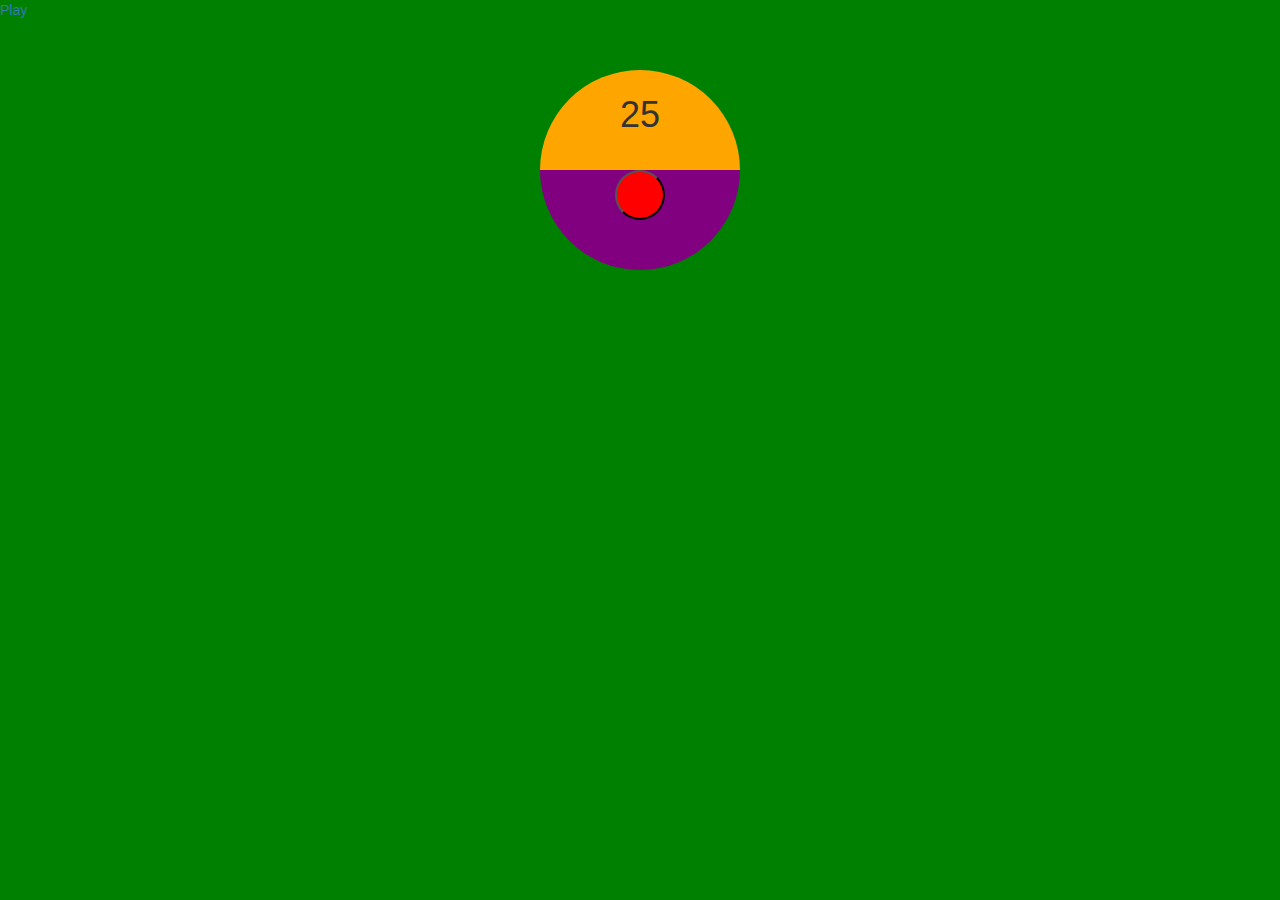
==== index.html @ 4d3330fe "update 6/5" ====
<!DOCTYPE html>
<html>
<head>
  <link rel="stylesheet" type="text/css" href="css/bootstrap.min.css">
  <link rel="stylesheet" type="text/css" href="css/style.css">
  <script src="https://ajax.googleapis.com/ajax/libs/jquery/1.12.2/jquery.min.js"></script>
  <title>Pomodoro Timer</title>
</head>
<body>
  <a href="#" class="playSound">Play</a>
  <div id="outer">
      <h1 id="time" class="text-center">25</h1>  
      <button type="button" id="go"></button>  
  </div>
</body>
</html>

<script type="text/javascript">
var running = false;
	$("button").click(function() {
		var minutes = parseInt($("#time").html());
		if (!running) timer(15);
	});

	function timer(seconds) {
		running = true;
		var obj1 = document.createElement("audio");
    obj1.src="sound1.mp3";      
 		obj1.volume = 0.5;
		var sec, min;
		var timer = setInterval(function() {
			seconds--;
			sec = seconds % 60;
			sec = sec < 10 ? "0" + sec : sec;
			min = Math.floor(seconds / 60);
			$("#time").html(min + ":" + sec);
			
			if (seconds == 0) {
				obj1.play();
				clearInterval(timer);
				running = false;
			}
		}, 1000);
	}

</script>
---- css/style.css ----
body {
	background-color: green;
}

#outer {
	border-radius: 100%;
	background-color: white;
	height: 200px;
	width: 200px;
	margin: 0 auto;
	margin-top: 50px;
}
#outer {
	background: linear-gradient(orange 50%, purple 50%);
}



button {
	width: 50px;
	height: 50px;
	display: block;
	margin: 0 auto;
	border-radius: 30px;
	background-color: red;
	outline: none;
}

h1 {
	padding-top: 25px;
	padding-bottom: 25px;
}
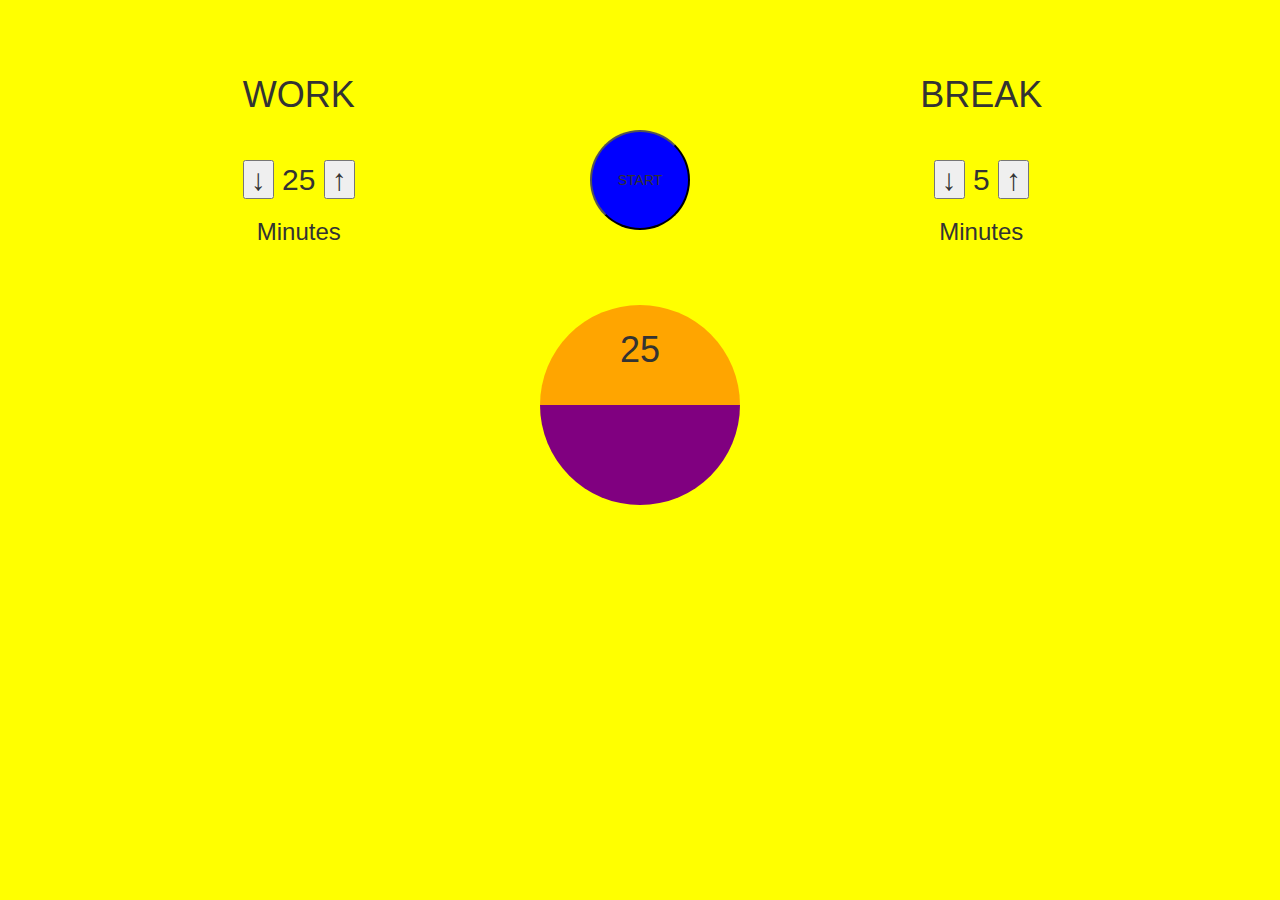
==== commit d3f68ab8: "added headings and js file" ====
--- a/index.html
+++ b/index.html
@@ -4,20 +4,52 @@
   <link rel="stylesheet" type="text/css" href="css/bootstrap.min.css">
   <link rel="stylesheet" type="text/css" href="css/style.css">
   <script src="https://ajax.googleapis.com/ajax/libs/jquery/1.12.2/jquery.min.js"></script>
+  <script src="pomodoro.js"></script>
   <title>Pomodoro Timer</title>
 </head>
 <body>
-  <a href="#" class="playSound">Play</a>
-  <div id="outer">
-      <h1 id="time" class="text-center">25</h1>  
-      <button type="button" id="go"></button>  
+	<div class="container">	
+		<div id="top" class="row">
+			<div class="col-md-5 text-center">
+				<div class="header"><h1>WORK</h1></div>
+				<div id="work-inner">
+					<h2>
+						<button><span class="arrow-down">&#8595; </span></button>
+						<span class="work-minute"></span>
+						<button><span class="arrow-up"> &#8593;</span></button>
+					</h2>
+				</div>
+				<div><h3>Minutes</h3></div>
+			</div>
+			<div class="col-md-2">
+			<div id="mid-header">
+				<button type="button" id="go">START</button>
+			</div> 
+			</div>
+			<div class="col-md-5 text-center">
+				<div class="header"><h1>BREAK</h1></div>
+				<div id="rest-inner">
+					<h2>
+						<button><span class="arrow-down">&#8595; </span></button>
+						<span class="rest-minute"></span>
+						<button><span class="arrow-up"> &#8593;</span></button>
+					</h2>
+				</div>
+				<div><h3>Minutes</h3></div>
+			</div>
+		</div>
+	</div>
+  	<div id="outer">
+    	  <h1 id="time" class="text-center">25</h1>  
+  	</div>
   </div>
 </body>
 </html>
 
 <script type="text/javascript">
 var running = false;
-	$("button").click(function() {
+	$("#go").click(function() {
+		$("body").css("background-color", "green");
 		var minutes = parseInt($("#time").html());
 		if (!running) timer(15);
 	});
--- a/css/style.css
+++ b/css/style.css
@@ -1,5 +1,5 @@
 body {
-	background-color: green;
+	background-color: yellow;
 }
 
 #outer {
@@ -14,15 +14,18 @@
 	background: linear-gradient(orange 50%, purple 50%);
 }
 
+#mid-header {
+	margin-top: 100px;
+}
 
-
-button {
-	width: 50px;
-	height: 50px;
+#go {
+	margin-top: 200px;
+	height: 100px;
+	width: 100px;
 	display: block;
 	margin: 0 auto;
-	border-radius: 30px;
-	background-color: red;
+	border-radius: 50px;
+	background-color: blue;
 	outline: none;
 }
 
@@ -31,3 +34,10 @@
 	padding-bottom: 25px;
 }
 
+#top {
+	margin-top: 30px;
+}
+
+.arrow {
+	font-weight: bolder;
+}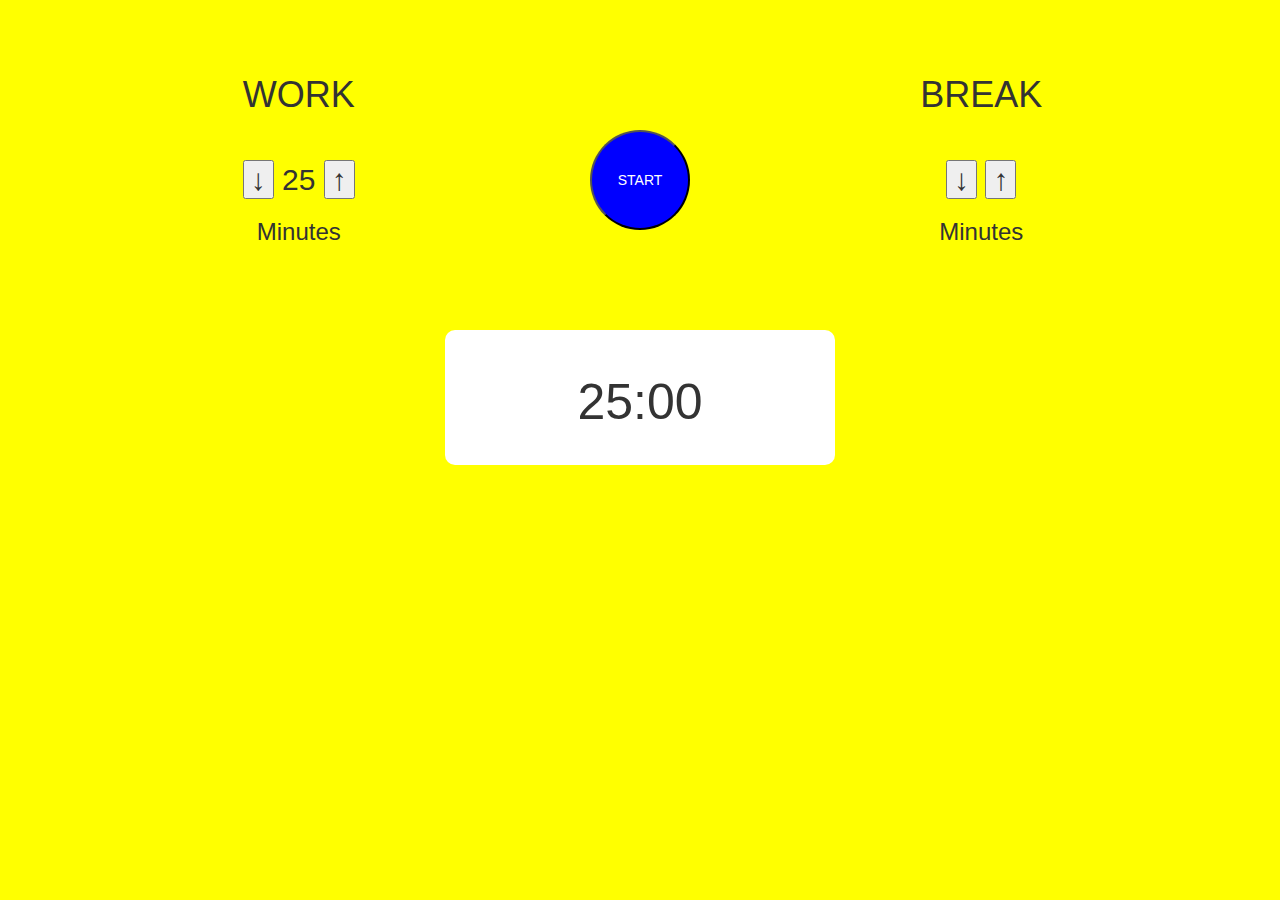
==== commit e653094d: "update 6/6" ====
--- a/index.html
+++ b/index.html
@@ -14,9 +14,9 @@
 				<div class="header"><h1>WORK</h1></div>
 				<div id="work-inner">
 					<h2>
-						<button><span class="arrow-down">&#8595; </span></button>
+						<button class="arrow arrow-down"><span>&#8595; </span></button>
 						<span class="work-minute"></span>
-						<button><span class="arrow-up"> &#8593;</span></button>
+						<button class="arrow arrow-up"><span> &#8593;</span></button>
 					</h2>
 				</div>
 				<div><h3>Minutes</h3></div>
@@ -30,23 +30,26 @@
 				<div class="header"><h1>BREAK</h1></div>
 				<div id="rest-inner">
 					<h2>
-						<button><span class="arrow-down">&#8595; </span></button>
+						<button class="arrow arrow-down"><span>&#8595; </span></button>
 						<span class="rest-minute"></span>
-						<button><span class="arrow-up"> &#8593;</span></button>
+						<button class="arrow arrow-up"><span> &#8593;</span></button>
 					</h2>
 				</div>
 				<div><h3>Minutes</h3></div>
 			</div>
 		</div>
+		<div class="row"> 
+			<div id="timer-box" class="col-xs-4 col-md-offset-4 text-center">
+				<h1 id="timer"></h1>
+			</div>
+		</div>
 	</div>
-  	<div id="outer">
-    	  <h1 id="time" class="text-center">25</h1>  
-  	</div>
-  </div>
 </body>
 </html>
 
+
 <script type="text/javascript">
+/*
 var running = false;
 	$("#go").click(function() {
 		$("body").css("background-color", "green");
@@ -74,5 +77,5 @@
 			}
 		}, 1000);
 	}
-
+	*/
 </script>--- a/css/style.css
+++ b/css/style.css
@@ -19,6 +19,7 @@
 }
 
 #go {
+	color: white;
 	margin-top: 200px;
 	height: 100px;
 	width: 100px;
@@ -40,4 +41,15 @@
 
 .arrow {
 	font-weight: bolder;
-}+}
+
+#timer-box {
+	background-color: white;
+	margin-top: 75px;
+	border-radius: 10px;
+}
+
+#timer {
+	font-size: 50px;
+}
+
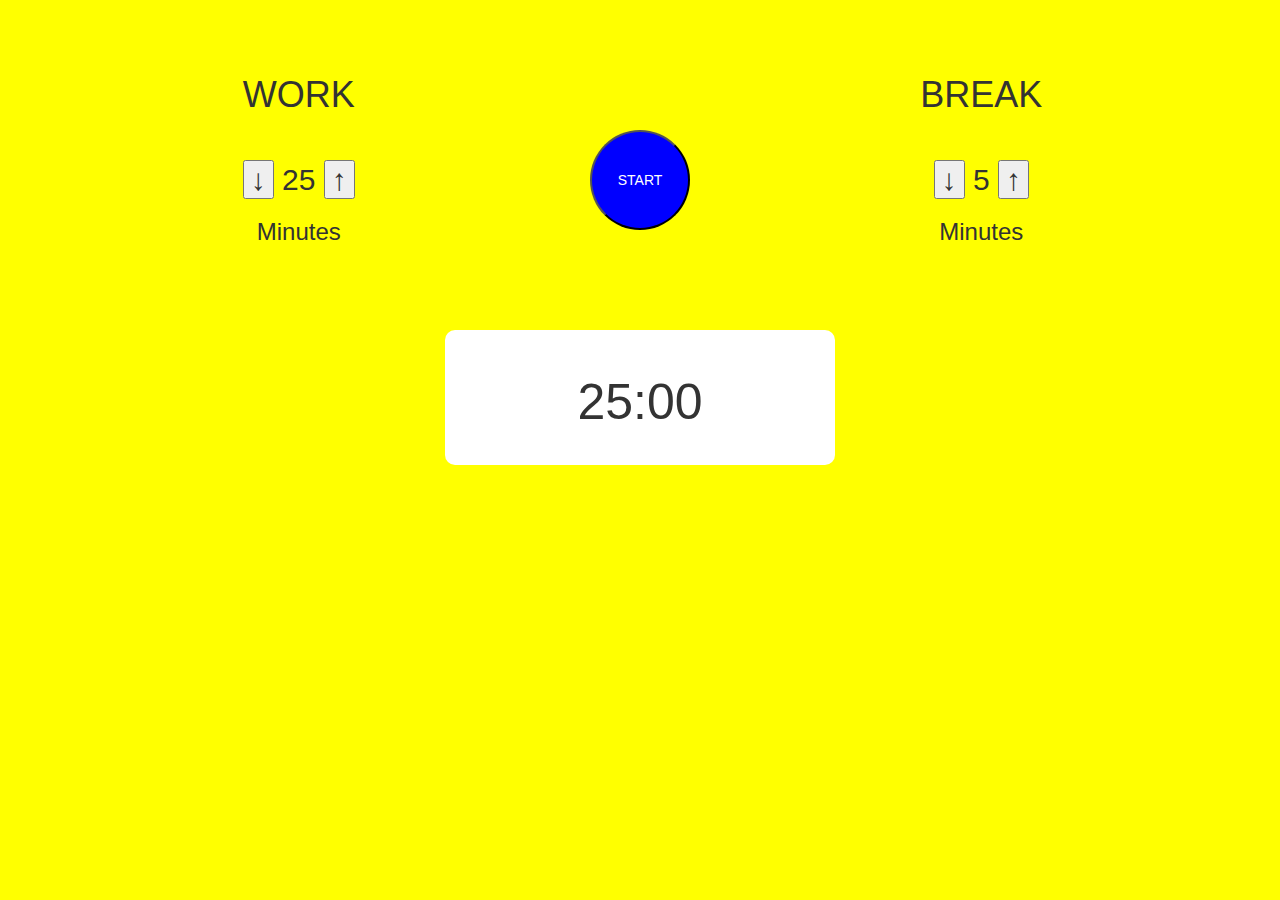
==== commit 53caa42c: "first working version" ====
--- a/index.html
+++ b/index.html
@@ -14,9 +14,9 @@
 				<div class="header"><h1>WORK</h1></div>
 				<div id="work-inner">
 					<h2>
-						<button class="arrow arrow-down"><span>&#8595; </span></button>
+						<button class="arrow-work arrow-down"><span>&#8595; </span></button>
 						<span class="work-minute"></span>
-						<button class="arrow arrow-up"><span> &#8593;</span></button>
+						<button class="arrow-work arrow-up"><span> &#8593;</span></button>
 					</h2>
 				</div>
 				<div><h3>Minutes</h3></div>
